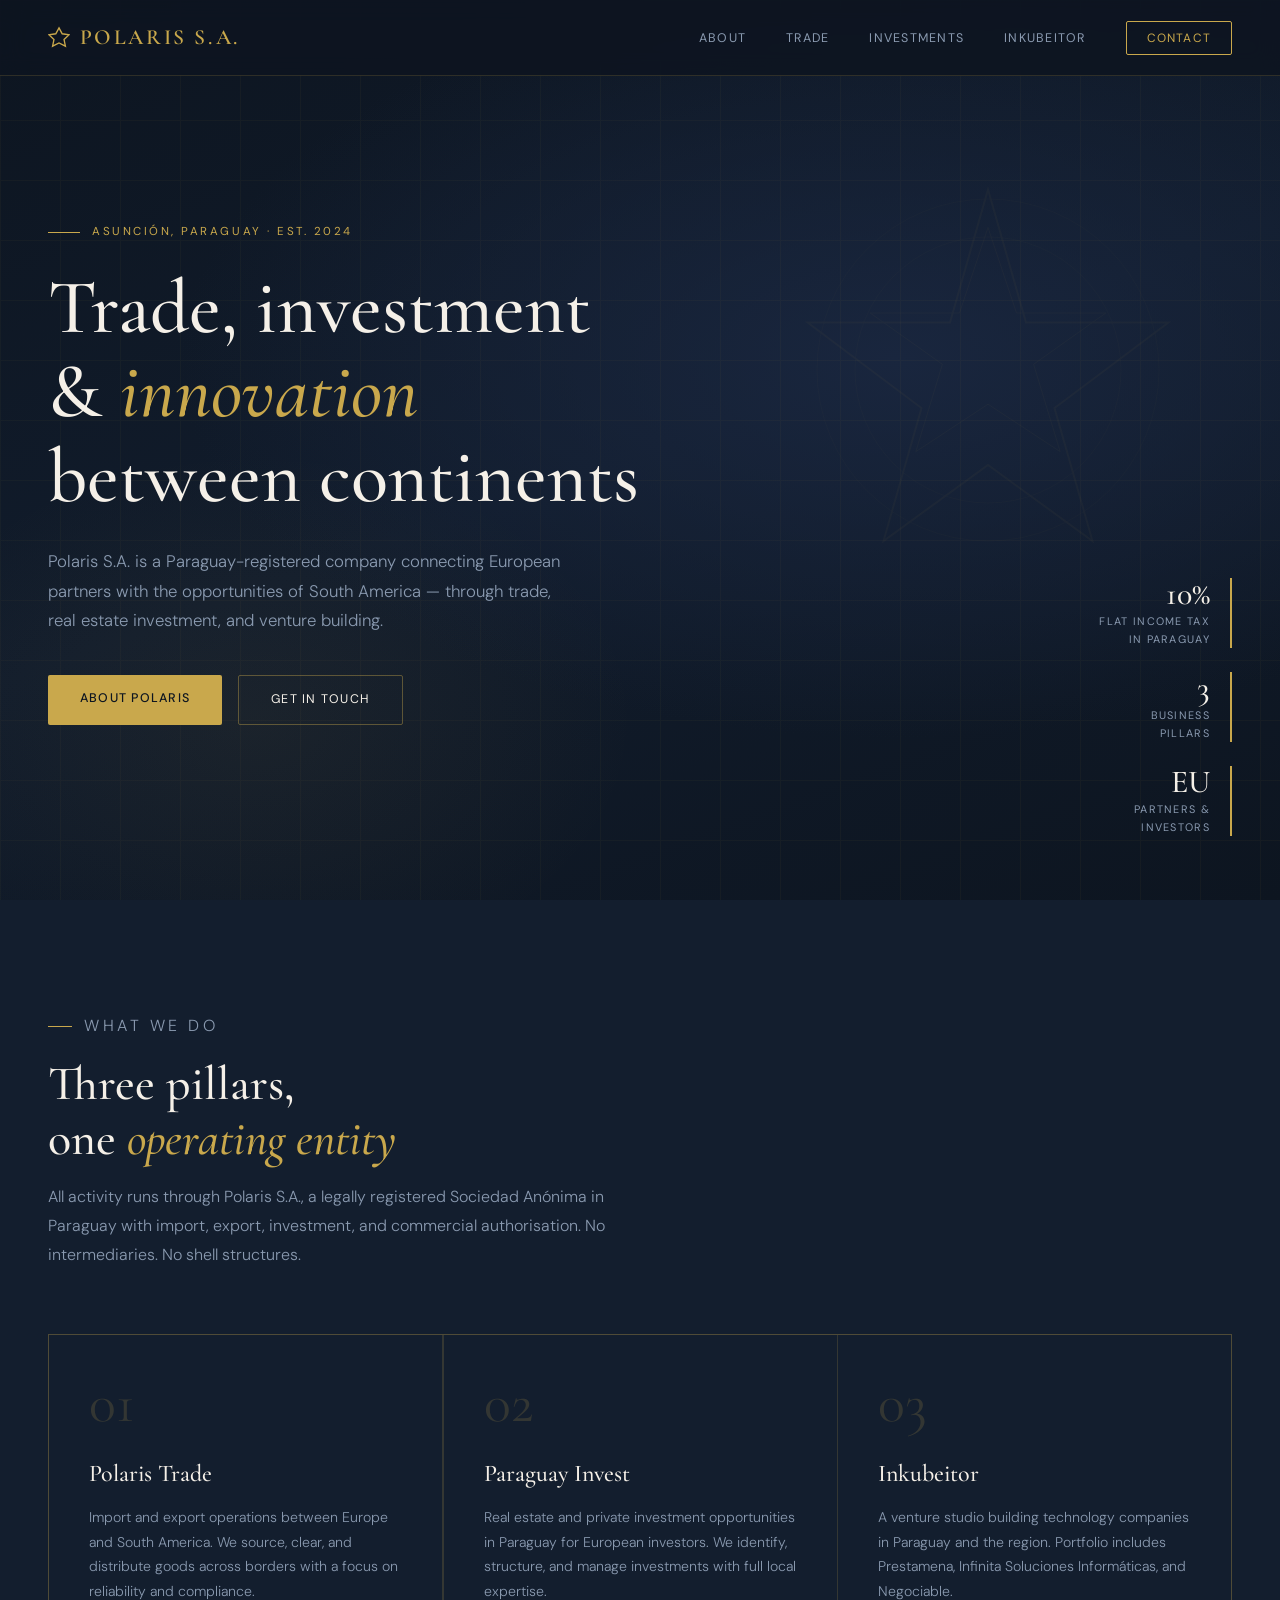
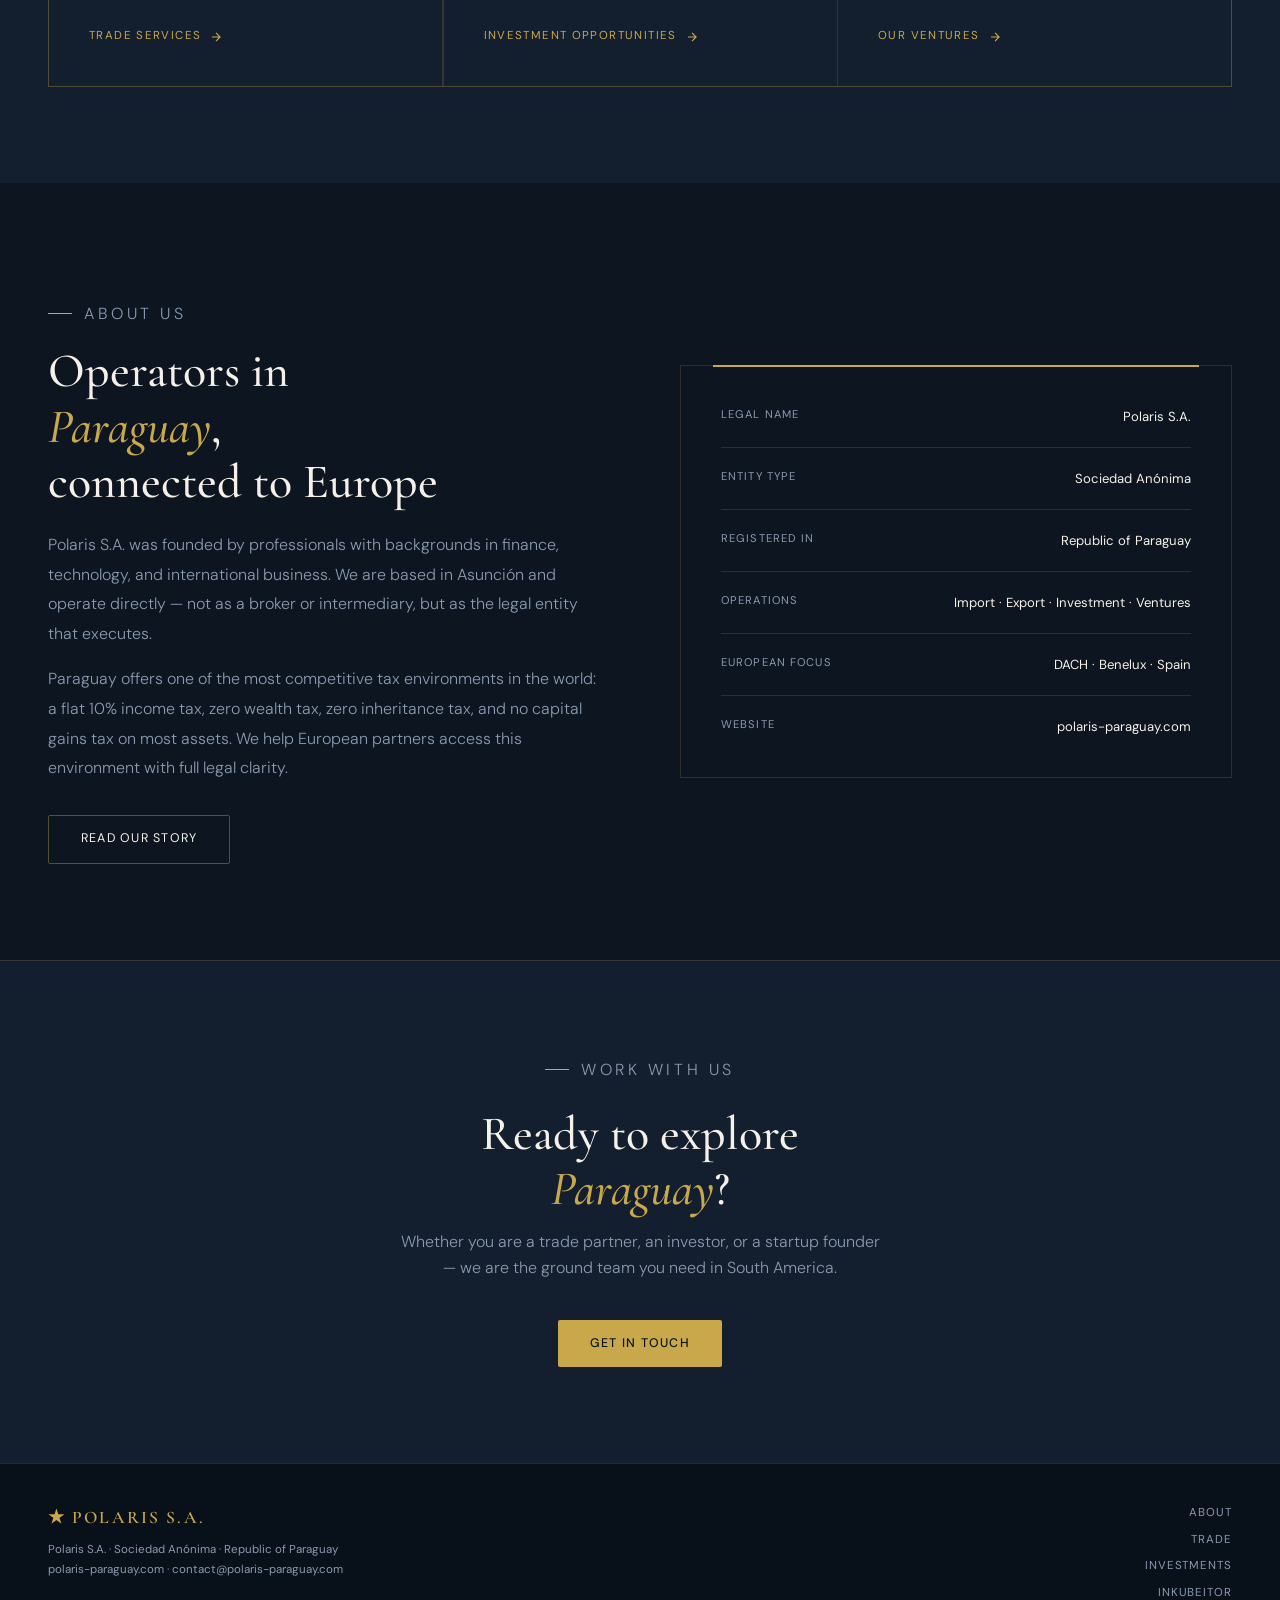
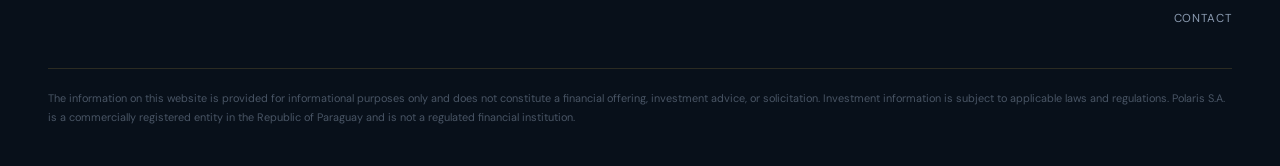
==== index.html @ 34ceb243 "Add files via upload" ====
<!DOCTYPE html>
<html lang="en">
<head>
<meta charset="UTF-8">
<meta name="viewport" content="width=device-width, initial-scale=1.0">
<title>Polaris S.A. — Trade, Investment & Innovation</title>
<meta name="description" content="Polaris S.A. is a Paraguay-registered company connecting Europe and South America through trade, investment, and innovation.">
<link rel="preconnect" href="https://fonts.googleapis.com">
<link rel="preconnect" href="https://fonts.gstatic.com" crossorigin>
<link href="https://fonts.googleapis.com/css2?family=Cormorant+Garamond:ital,wght@0,400;0,500;0,600;1,400&family=DM+Sans:wght@300;400;500&display=swap" rel="stylesheet">
<style>
  *, *::before, *::after { box-sizing: border-box; margin: 0; padding: 0; }

  :root {
    --navy: #0d1520;
    --navy2: #131e2e;
    --navy3: #1a2740;
    --gold: #c9a84c;
    --gold-light: #e8c97a;
    --cream: #f5f0e8;
    --cream2: #ede8de;
    --text: #f0ece4;
    --text-muted: #8a9ab0;
    --border: rgba(201,168,76,0.18);
    --serif: 'Cormorant Garamond', Georgia, serif;
    --sans: 'DM Sans', system-ui, sans-serif;
  }

  html { scroll-behavior: smooth; }

  body {
    font-family: var(--sans);
    background: var(--navy);
    color: var(--text);
    line-height: 1.6;
    overflow-x: hidden;
  }

  /* NAV */
  nav {
    position: fixed; top: 0; left: 0; right: 0; z-index: 100;
    display: flex; align-items: center; justify-content: space-between;
    padding: 1.25rem 3rem;
    background: rgba(13,21,32,0.85);
    backdrop-filter: blur(12px);
    border-bottom: 1px solid var(--border);
    transition: padding 0.3s;
  }
  .nav-logo {
    font-family: var(--serif);
    font-size: 1.35rem;
    font-weight: 600;
    letter-spacing: 0.12em;
    color: var(--gold);
    text-decoration: none;
    text-transform: uppercase;
    display: flex; align-items: center; gap: 0.6rem;
  }
  .nav-logo svg { width: 22px; height: 22px; }
  .nav-links {
    display: flex; align-items: center; gap: 2.5rem;
    list-style: none;
  }
  .nav-links a {
    font-size: 0.78rem;
    letter-spacing: 0.1em;
    text-transform: uppercase;
    color: var(--text-muted);
    text-decoration: none;
    transition: color 0.2s;
  }
  .nav-links a:hover { color: var(--gold); }
  .nav-cta {
    font-size: 0.75rem !important;
    letter-spacing: 0.1em;
    padding: 0.5rem 1.25rem;
    border: 1px solid var(--gold);
    color: var(--gold) !important;
    border-radius: 2px;
    transition: background 0.2s, color 0.2s !important;
  }
  .nav-cta:hover { background: var(--gold) !important; color: var(--navy) !important; }

  /* HERO */
  .hero {
    min-height: 100vh;
    display: flex; align-items: center;
    position: relative;
    padding: 8rem 3rem 5rem;
    overflow: hidden;
  }
  .hero-bg {
    position: absolute; inset: 0;
    background:
      radial-gradient(ellipse 80% 60% at 70% 40%, rgba(26,39,64,0.9) 0%, transparent 70%),
      radial-gradient(ellipse 50% 50% at 20% 80%, rgba(201,168,76,0.06) 0%, transparent 60%),
      linear-gradient(160deg, #0d1520 0%, #111c2c 50%, #0d1520 100%);
  }
  .hero-grid {
    position: absolute; inset: 0; opacity: 0.04;
    background-image:
      linear-gradient(var(--gold) 1px, transparent 1px),
      linear-gradient(90deg, var(--gold) 1px, transparent 1px);
    background-size: 60px 60px;
  }
  .hero-star {
    position: absolute; right: 8%; top: 20%;
    width: 380px; height: 380px;
    opacity: 0.04;
    animation: rotate 80s linear infinite;
  }
  @keyframes rotate { to { transform: rotate(360deg); } }

  .hero-content {
    position: relative; z-index: 2;
    max-width: 680px;
    animation: fadeUp 1s ease both;
  }
  @keyframes fadeUp {
    from { opacity: 0; transform: translateY(28px); }
    to   { opacity: 1; transform: translateY(0); }
  }
  .hero-eyebrow {
    font-size: 0.72rem;
    letter-spacing: 0.22em;
    text-transform: uppercase;
    color: var(--gold);
    margin-bottom: 1.5rem;
    display: flex; align-items: center; gap: 0.75rem;
  }
  .hero-eyebrow::before {
    content: '';
    display: block; width: 32px; height: 1px;
    background: var(--gold);
  }
  h1 {
    font-family: var(--serif);
    font-size: clamp(2.8rem, 6vw, 5rem);
    font-weight: 500;
    line-height: 1.1;
    margin-bottom: 1.75rem;
    color: var(--cream);
  }
  h1 em {
    font-style: italic;
    color: var(--gold);
  }
  .hero-sub {
    font-size: 1.05rem;
    color: var(--text-muted);
    line-height: 1.75;
    max-width: 520px;
    margin-bottom: 2.5rem;
    font-weight: 300;
  }
  .hero-actions {
    display: flex; gap: 1rem; flex-wrap: wrap;
  }
  .btn-primary {
    display: inline-block;
    padding: 0.85rem 2rem;
    background: var(--gold);
    color: var(--navy);
    font-size: 0.78rem;
    font-weight: 500;
    letter-spacing: 0.1em;
    text-transform: uppercase;
    text-decoration: none;
    border-radius: 2px;
    transition: background 0.2s, transform 0.15s;
  }
  .btn-primary:hover { background: var(--gold-light); transform: translateY(-1px); }
  .btn-secondary {
    display: inline-block;
    padding: 0.85rem 2rem;
    border: 1px solid rgba(201,168,76,0.4);
    color: var(--cream);
    font-size: 0.78rem;
    font-weight: 400;
    letter-spacing: 0.1em;
    text-transform: uppercase;
    text-decoration: none;
    border-radius: 2px;
    transition: border-color 0.2s, color 0.2s;
  }
  .btn-secondary:hover { border-color: var(--gold); color: var(--gold); }

  .hero-stats {
    position: absolute; right: 3rem; bottom: 4rem;
    display: flex; flex-direction: column; gap: 1.5rem;
    z-index: 2;
    animation: fadeUp 1s ease 0.3s both;
  }
  .stat {
    text-align: right;
    border-right: 2px solid var(--gold);
    padding-right: 1.25rem;
  }
  .stat-num {
    font-family: var(--serif);
    font-size: 2rem;
    font-weight: 500;
    color: var(--cream);
    line-height: 1;
  }
  .stat-label {
    font-size: 0.68rem;
    letter-spacing: 0.12em;
    text-transform: uppercase;
    color: var(--text-muted);
    margin-top: 0.2rem;
  }

  /* SECTION SHARED */
  section { padding: 6rem 3rem; }
  .section-label {
    font-size: 0.68rem;
    letter-spacing: 0.22em;
    text-transform: uppercase;
    color: var(--gold);
    margin-bottom: 1rem;
    display: flex; align-items: center; gap: 0.75rem;
  }
  .section-label::before {
    content: '';
    display: block; width: 24px; height: 1px;
    background: var(--gold);
  }
  h2 {
    font-family: var(--serif);
    font-size: clamp(2rem, 4vw, 3rem);
    font-weight: 500;
    color: var(--cream);
    line-height: 1.15;
    margin-bottom: 1rem;
  }
  h2 em { font-style: italic; color: var(--gold); }

  /* PILLARS */
  .pillars { background: var(--navy2); }
  .pillars-intro {
    max-width: 600px;
    margin-bottom: 4rem;
  }
  .pillars-intro p {
    color: var(--text-muted);
    font-size: 1rem;
    font-weight: 300;
    line-height: 1.8;
    margin-top: 1rem;
  }
  .pillars-grid {
    display: grid;
    grid-template-columns: repeat(auto-fit, minmax(280px, 1fr));
    gap: 1.5px;
    background: var(--border);
    border: 1px solid var(--border);
  }
  .pillar {
    background: var(--navy2);
    padding: 2.5rem;
    text-decoration: none;
    display: block;
    transition: background 0.25s;
    position: relative;
    overflow: hidden;
  }
  .pillar::before {
    content: '';
    position: absolute; bottom: 0; left: 0; right: 0;
    height: 2px; background: var(--gold);
    transform: scaleX(0); transform-origin: left;
    transition: transform 0.3s;
  }
  .pillar:hover { background: var(--navy3); }
  .pillar:hover::before { transform: scaleX(1); }
  .pillar-num {
    font-family: var(--serif);
    font-size: 3.5rem;
    font-weight: 400;
    color: var(--border);
    line-height: 1;
    margin-bottom: 1.5rem;
    transition: color 0.25s;
  }
  .pillar:hover .pillar-num { color: rgba(201,168,76,0.2); }
  .pillar h3 {
    font-family: var(--serif);
    font-size: 1.5rem;
    font-weight: 500;
    color: var(--cream);
    margin-bottom: 0.75rem;
  }
  .pillar p {
    font-size: 0.88rem;
    color: var(--text-muted);
    line-height: 1.75;
    font-weight: 300;
    margin-bottom: 1.5rem;
  }
  .pillar-link {
    font-size: 0.72rem;
    letter-spacing: 0.12em;
    text-transform: uppercase;
    color: var(--gold);
    display: flex; align-items: center; gap: 0.5rem;
  }
  .pillar-link svg { transition: transform 0.2s; }
  .pillar:hover .pillar-link svg { transform: translateX(4px); }

  /* ABOUT STRIP */
  .about-strip {
    background: var(--navy);
    display: grid;
    grid-template-columns: 1fr 1fr;
    gap: 5rem;
    align-items: center;
  }
  .about-strip p {
    color: var(--text-muted);
    font-size: 1rem;
    line-height: 1.85;
    font-weight: 300;
    margin-top: 1.25rem;
  }
  .about-strip p + p { margin-top: 1rem; }
  .about-visual {
    border: 1px solid var(--border);
    padding: 2.5rem;
    position: relative;
  }
  .about-visual::before {
    content: '';
    position: absolute; top: -1px; left: 2rem; right: 2rem;
    height: 2px; background: var(--gold);
  }
  .entity-detail {
    display: flex; flex-direction: column; gap: 1.25rem;
  }
  .entity-row {
    display: flex; justify-content: space-between;
    font-size: 0.82rem;
    padding-bottom: 1.25rem;
    border-bottom: 1px solid var(--border);
  }
  .entity-row:last-child { border-bottom: none; padding-bottom: 0; }
  .entity-key {
    letter-spacing: 0.1em;
    text-transform: uppercase;
    color: var(--text-muted);
    font-size: 0.7rem;
  }
  .entity-val { color: var(--cream); text-align: right; }

  /* CONTACT CTA */
  .contact-cta {
    background: var(--navy2);
    text-align: center;
    border-top: 1px solid var(--border);
  }
  .contact-cta h2 { margin-bottom: 0.75rem; }
  .contact-cta p {
    color: var(--text-muted);
    font-size: 1rem;
    font-weight: 300;
    max-width: 480px;
    margin: 0 auto 2.5rem;
  }

  /* FOOTER */
  footer {
    background: #08101a;
    padding: 2.5rem 3rem;
    border-top: 1px solid var(--border);
    display: flex;
    justify-content: space-between;
    align-items: flex-start;
    gap: 2rem;
    flex-wrap: wrap;
  }
  .footer-brand {
    font-family: var(--serif);
    font-size: 1.1rem;
    font-weight: 600;
    letter-spacing: 0.12em;
    color: var(--gold);
    text-transform: uppercase;
    margin-bottom: 0.5rem;
  }
  .footer-legal {
    font-size: 0.72rem;
    color: var(--text-muted);
    line-height: 1.7;
  }
  .footer-links {
    display: flex; flex-direction: column; gap: 0.5rem; align-items: flex-end;
  }
  .footer-links a {
    font-size: 0.72rem;
    letter-spacing: 0.08em;
    text-transform: uppercase;
    color: var(--text-muted);
    text-decoration: none;
    transition: color 0.2s;
  }
  .footer-links a:hover { color: var(--gold); }
  .footer-disclaimer {
    width: 100%;
    font-size: 0.68rem;
    color: rgba(138,154,176,0.5);
    border-top: 1px solid var(--border);
    padding-top: 1.25rem;
    margin-top: 0.5rem;
    line-height: 1.7;
  }

  /* MOBILE */
  @media (max-width: 768px) {
    nav { padding: 1rem 1.5rem; }
    .nav-links { display: none; }
    .hero { padding: 7rem 1.5rem 3rem; }
    .hero-stats { display: none; }
    section { padding: 4rem 1.5rem; }
    .about-strip { grid-template-columns: 1fr; gap: 3rem; }
    footer { flex-direction: column; }
    .footer-links { align-items: flex-start; }
  }
</style>
</head>
<body>

<!-- NAV -->
<nav>
  <a href="index.html" class="nav-logo">
    <svg viewBox="0 0 24 24" fill="none" stroke="currentColor" stroke-width="1.5">
      <polygon points="12,2 15.5,8.5 23,9.5 17.5,14.8 19,22 12,18.5 5,22 6.5,14.8 1,9.5 8.5,8.5"/>
    </svg>
    Polaris S.A.
  </a>
  <ul class="nav-links">
    <li><a href="about.html">About</a></li>
    <li><a href="trade.html">Trade</a></li>
    <li><a href="investments.html">Investments</a></li>
    <li><a href="inkubeitor.html">Inkubeitor</a></li>
    <li><a href="contact.html" class="nav-cta">Contact</a></li>
  </ul>
</nav>

<!-- HERO -->
<section class="hero">
  <div class="hero-bg"></div>
  <div class="hero-grid"></div>
  <!-- Decorative star -->
  <svg class="hero-star" viewBox="0 0 200 200" fill="none" stroke="#c9a84c">
    <polygon points="100,5 120,75 195,75 135,120 155,190 100,150 45,190 65,120 5,75 80,75"/>
    <polygon points="100,25 115,70 162,70 124,97 138,143 100,118 62,143 76,97 38,70 85,70" stroke-width="0.5"/>
    <circle cx="100" cy="100" r="90" stroke-width="0.3"/>
    <circle cx="100" cy="100" r="70" stroke-width="0.3"/>
  </svg>

  <div class="hero-content">
    <p class="hero-eyebrow">Asunción, Paraguay · Est. 2024</p>
    <h1>Trade, investment<br>&amp; <em>innovation</em><br>between continents</h1>
    <p class="hero-sub">Polaris S.A. is a Paraguay-registered company connecting European partners with the opportunities of South America — through trade, real estate investment, and venture building.</p>
    <div class="hero-actions">
      <a href="about.html" class="btn-primary">About Polaris</a>
      <a href="contact.html" class="btn-secondary">Get in touch</a>
    </div>
  </div>

  <div class="hero-stats">
    <div class="stat">
      <div class="stat-num">10%</div>
      <div class="stat-label">Flat income tax<br>in Paraguay</div>
    </div>
    <div class="stat">
      <div class="stat-num">3</div>
      <div class="stat-label">Business<br>pillars</div>
    </div>
    <div class="stat">
      <div class="stat-num">EU</div>
      <div class="stat-label">Partners &amp;<br>investors</div>
    </div>
  </div>
</section>

<!-- PILLARS -->
<section class="pillars">
  <div class="pillars-intro">
    <p class="section-label">What we do</p>
    <h2>Three pillars,<br>one <em>operating entity</em></h2>
    <p>All activity runs through Polaris S.A., a legally registered Sociedad Anónima in Paraguay with import, export, investment, and commercial authorisation. No intermediaries. No shell structures.</p>
  </div>

  <div class="pillars-grid">
    <a href="trade.html" class="pillar">
      <div class="pillar-num">01</div>
      <h3>Polaris Trade</h3>
      <p>Import and export operations between Europe and South America. We source, clear, and distribute goods across borders with a focus on reliability and compliance.</p>
      <span class="pillar-link">
        Trade services
        <svg width="14" height="14" viewBox="0 0 24 24" fill="none" stroke="currentColor" stroke-width="2"><path d="M5 12h14M12 5l7 7-7 7"/></svg>
      </span>
    </a>

    <a href="investments.html" class="pillar">
      <div class="pillar-num">02</div>
      <h3>Paraguay Invest</h3>
      <p>Real estate and private investment opportunities in Paraguay for European investors. We identify, structure, and manage investments with full local expertise.</p>
      <span class="pillar-link">
        Investment opportunities
        <svg width="14" height="14" viewBox="0 0 24 24" fill="none" stroke="currentColor" stroke-width="2"><path d="M5 12h14M12 5l7 7-7 7"/></svg>
      </span>
    </a>

    <a href="inkubeitor.html" class="pillar">
      <div class="pillar-num">03</div>
      <h3>Inkubeitor</h3>
      <p>A venture studio building technology companies in Paraguay and the region. Portfolio includes Prestamena, Infinita Soluciones Informáticas, and Negociable.</p>
      <span class="pillar-link">
        Our ventures
        <svg width="14" height="14" viewBox="0 0 24 24" fill="none" stroke="currentColor" stroke-width="2"><path d="M5 12h14M12 5l7 7-7 7"/></svg>
      </span>
    </a>
  </div>
</section>

<!-- ABOUT STRIP -->
<section class="about-strip">
  <div>
    <p class="section-label">About us</p>
    <h2>Operators in<br><em>Paraguay</em>,<br>connected to Europe</h2>
    <p>Polaris S.A. was founded by professionals with backgrounds in finance, technology, and international business. We are based in Asunción and operate directly — not as a broker or intermediary, but as the legal entity that executes.</p>
    <p>Paraguay offers one of the most competitive tax environments in the world: a flat 10% income tax, zero wealth tax, zero inheritance tax, and no capital gains tax on most assets. We help European partners access this environment with full legal clarity.</p>
    <a href="about.html" class="btn-secondary" style="margin-top:2rem; display:inline-block;">Read our story</a>
  </div>

  <div class="about-visual">
    <div class="entity-detail">
      <div class="entity-row">
        <span class="entity-key">Legal name</span>
        <span class="entity-val">Polaris S.A.</span>
      </div>
      <div class="entity-row">
        <span class="entity-key">Entity type</span>
        <span class="entity-val">Sociedad Anónima</span>
      </div>
      <div class="entity-row">
        <span class="entity-key">Registered in</span>
        <span class="entity-val">Republic of Paraguay</span>
      </div>
      <div class="entity-row">
        <span class="entity-key">Operations</span>
        <span class="entity-val">Import · Export · Investment · Ventures</span>
      </div>
      <div class="entity-row">
        <span class="entity-key">European focus</span>
        <span class="entity-val">DACH · Benelux · Spain</span>
      </div>
      <div class="entity-row">
        <span class="entity-key">Website</span>
        <span class="entity-val">polaris-paraguay.com</span>
      </div>
    </div>
  </div>
</section>

<!-- CONTACT CTA -->
<section class="contact-cta">
  <p class="section-label" style="justify-content:center; margin-bottom:1.5rem;">Work with us</p>
  <h2>Ready to explore<br><em>Paraguay</em>?</h2>
  <p>Whether you are a trade partner, an investor, or a startup founder — we are the ground team you need in South America.</p>
  <a href="contact.html" class="btn-primary">Get in touch</a>
</section>

<!-- FOOTER -->
<footer>
  <div>
    <div class="footer-brand">★ Polaris S.A.</div>
    <div class="footer-legal">
      Polaris S.A. · Sociedad Anónima · Republic of Paraguay<br>
      polaris-paraguay.com · contact@polaris-paraguay.com
    </div>
  </div>
  <div class="footer-links">
    <a href="about.html">About</a>
    <a href="trade.html">Trade</a>
    <a href="investments.html">Investments</a>
    <a href="inkubeitor.html">Inkubeitor</a>
    <a href="contact.html">Contact</a>
  </div>
  <p class="footer-disclaimer">
    The information on this website is provided for informational purposes only and does not constitute a financial offering, investment advice, or solicitation. Investment information is subject to applicable laws and regulations. Polaris S.A. is a commercially registered entity in the Republic of Paraguay and is not a regulated financial institution.
  </p>
</footer>

</body>
</html>
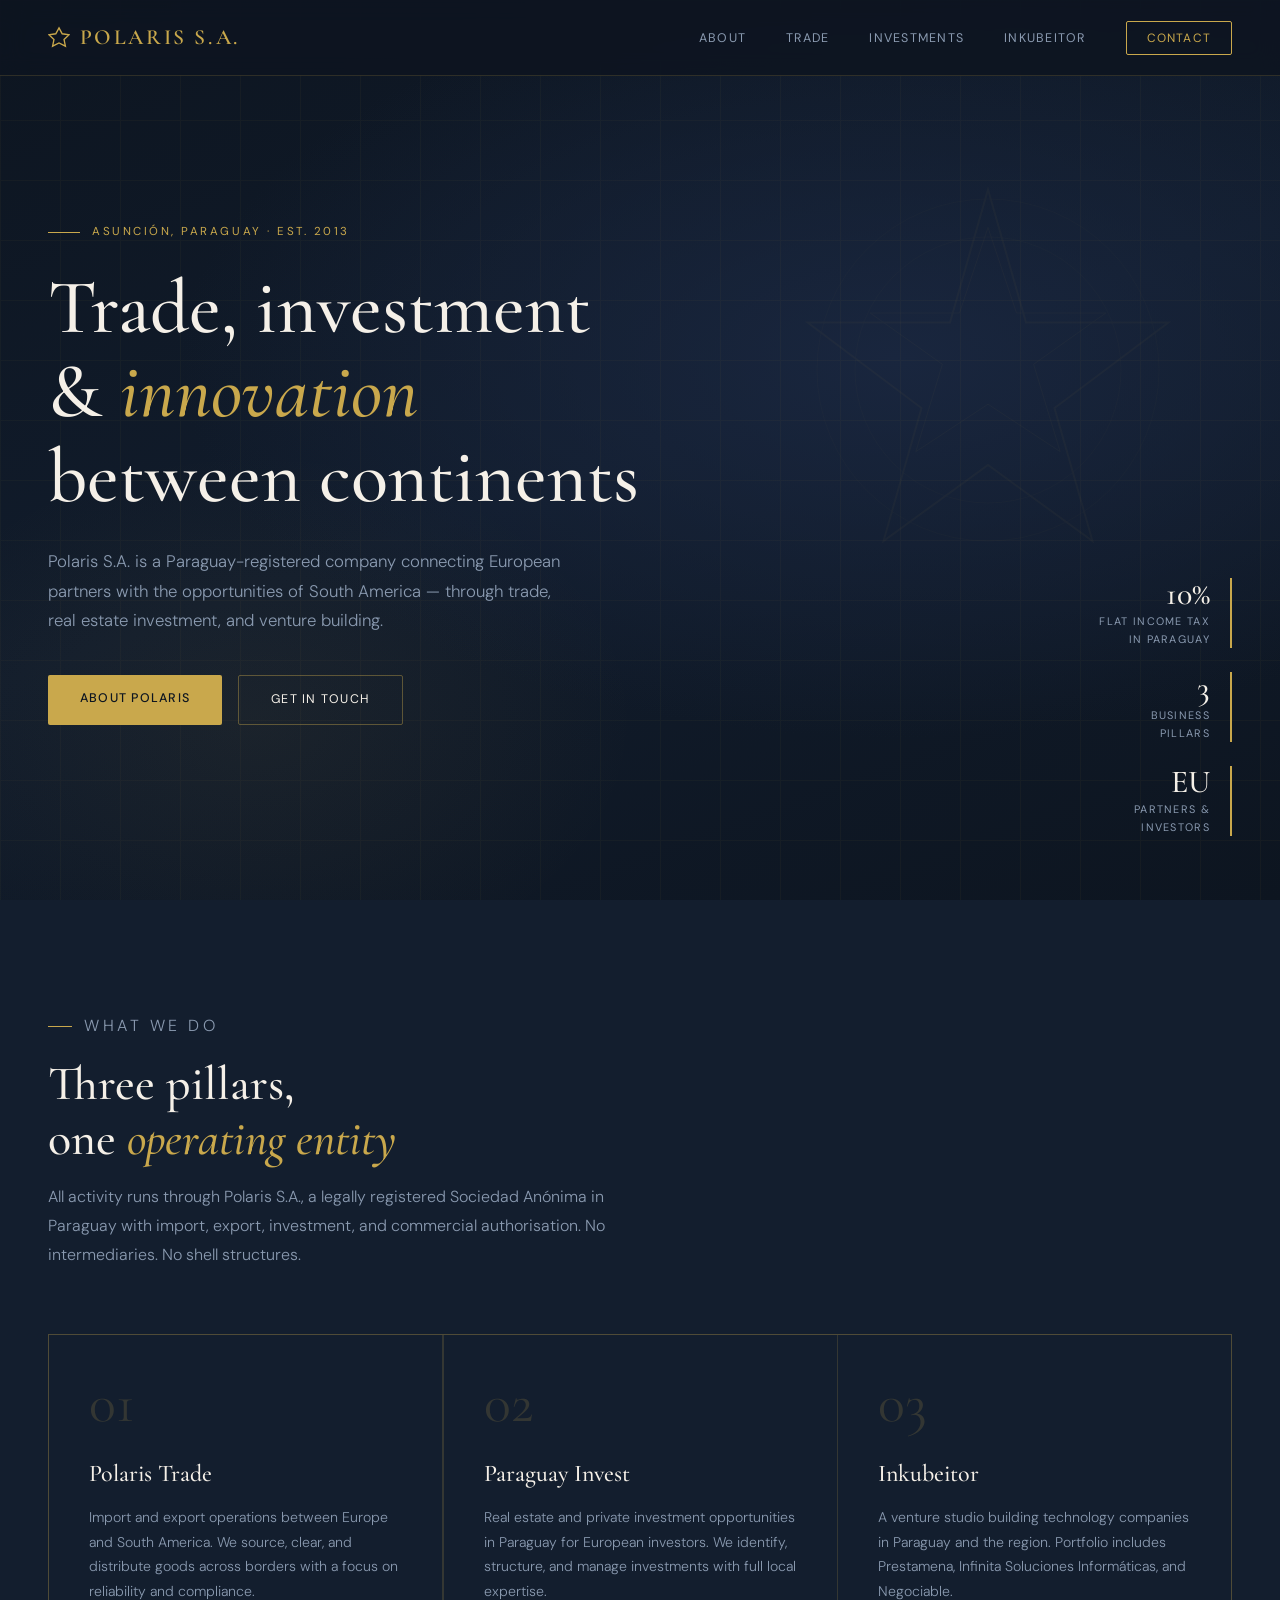
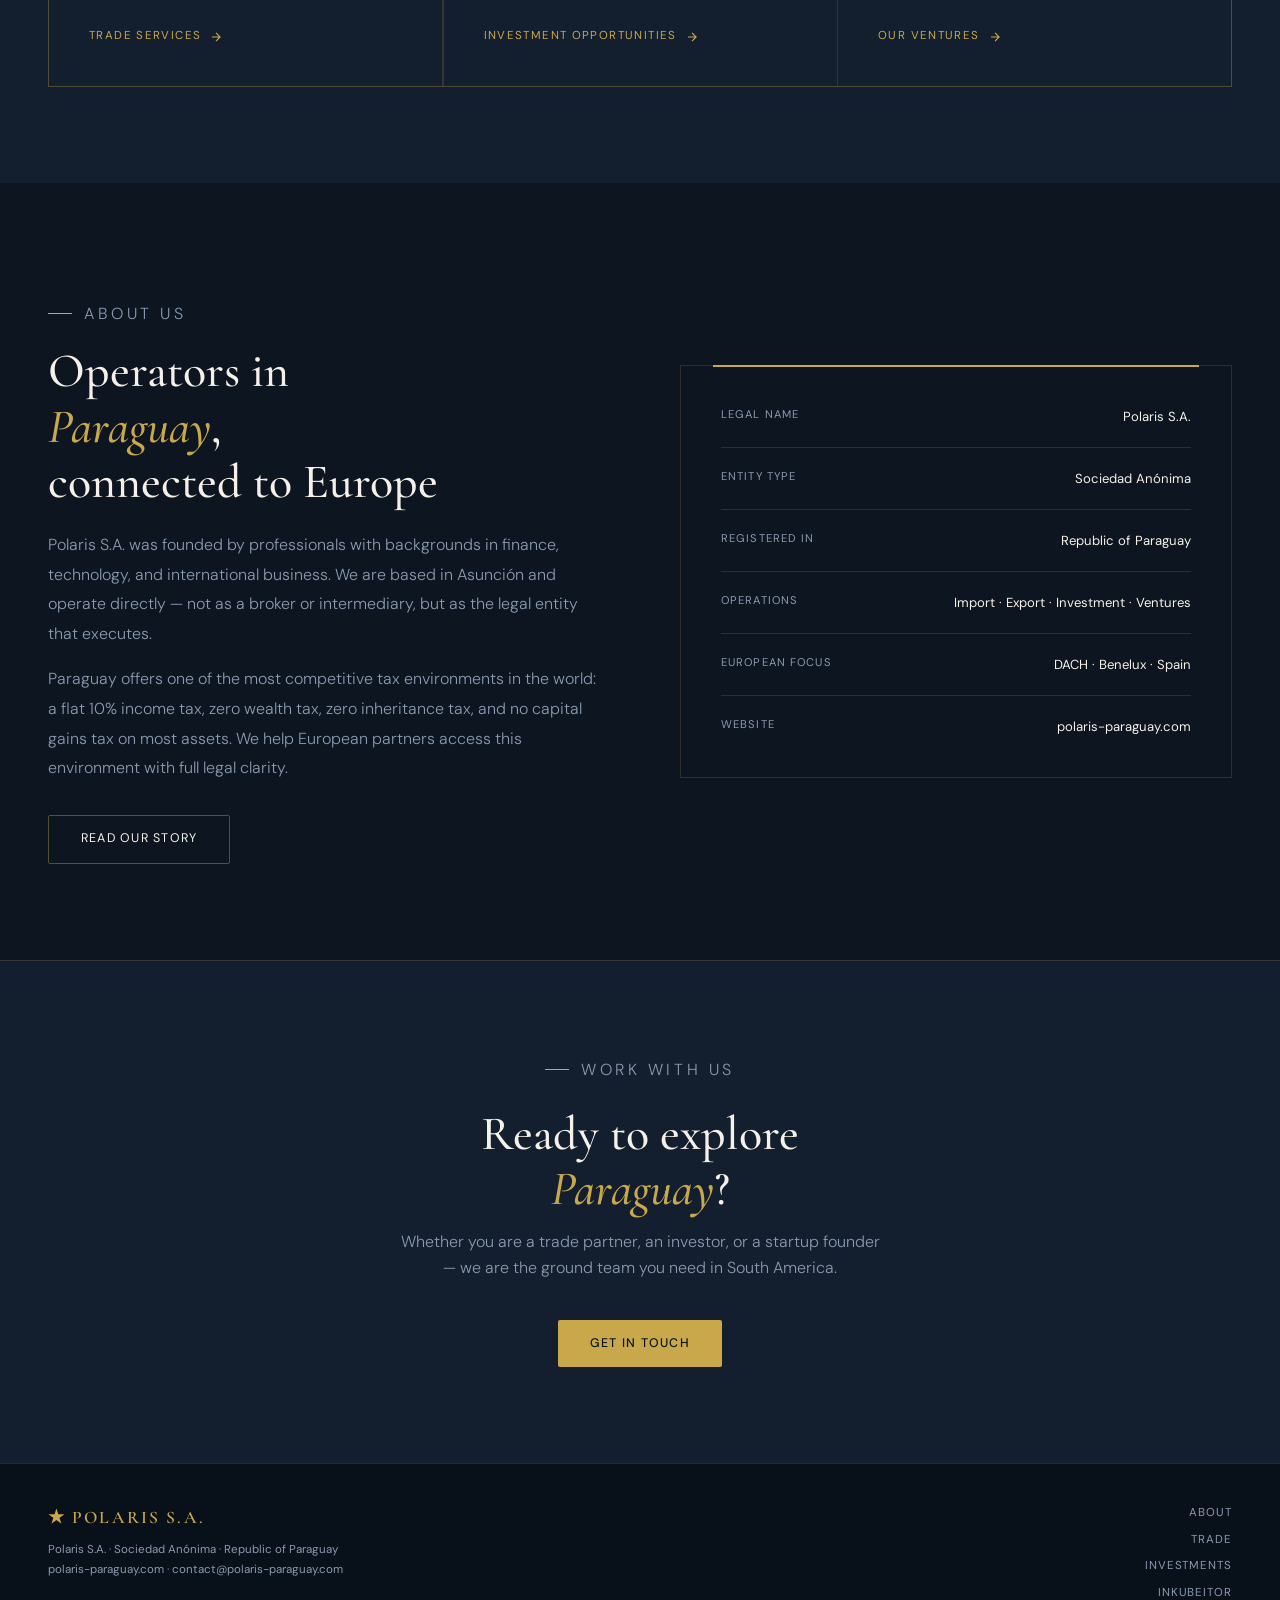
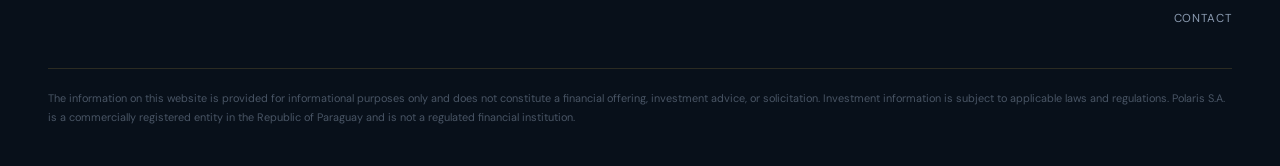
==== commit c9e0a035: "Update index.html" ====
--- a/index.html
+++ b/index.html
@@ -459,7 +459,7 @@
   </svg>
 
   <div class="hero-content">
-    <p class="hero-eyebrow">Asunción, Paraguay · Est. 2024</p>
+    <p class="hero-eyebrow">Asunción, Paraguay · Est. 2013</p>
     <h1>Trade, investment<br>&amp; <em>innovation</em><br>between continents</h1>
     <p class="hero-sub">Polaris S.A. is a Paraguay-registered company connecting European partners with the opportunities of South America — through trade, real estate investment, and venture building.</p>
     <div class="hero-actions">
@@ -595,4 +595,4 @@
 </footer>
 
 </body>
-</html>
+</html> 
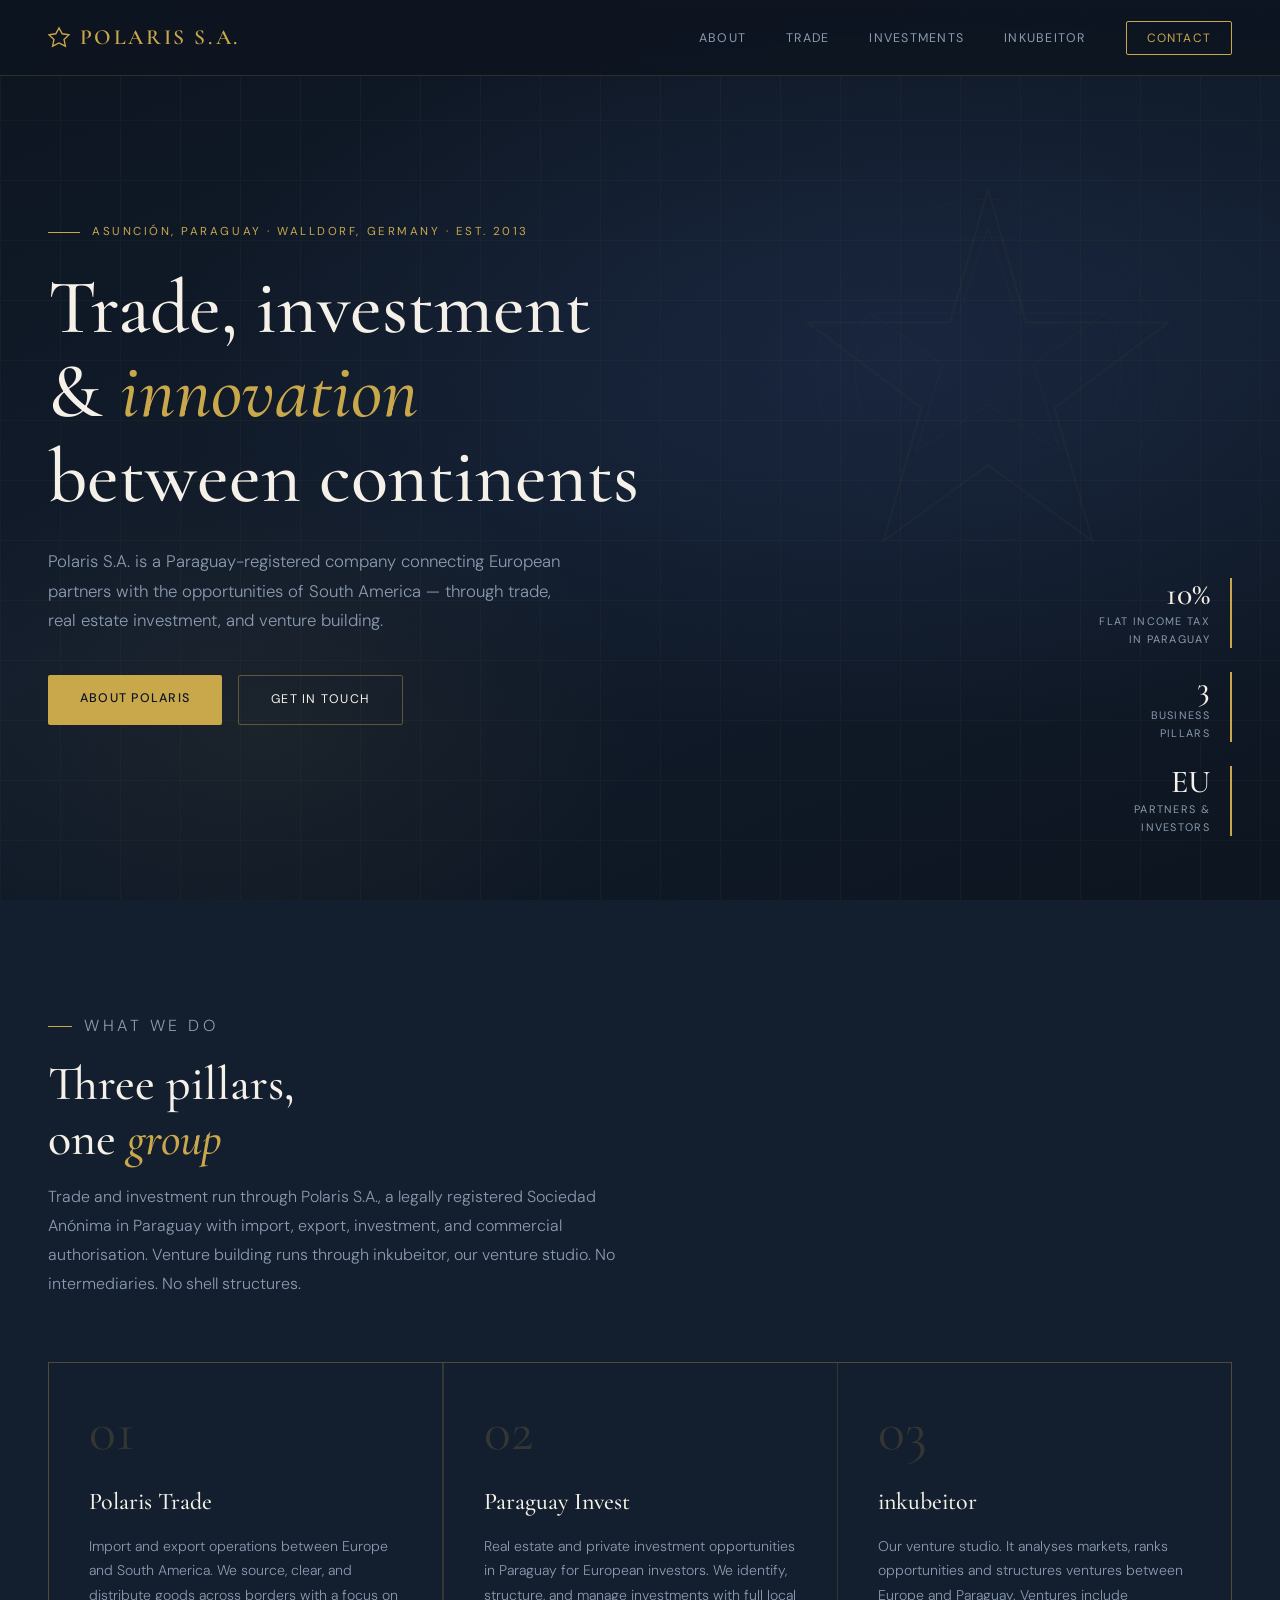
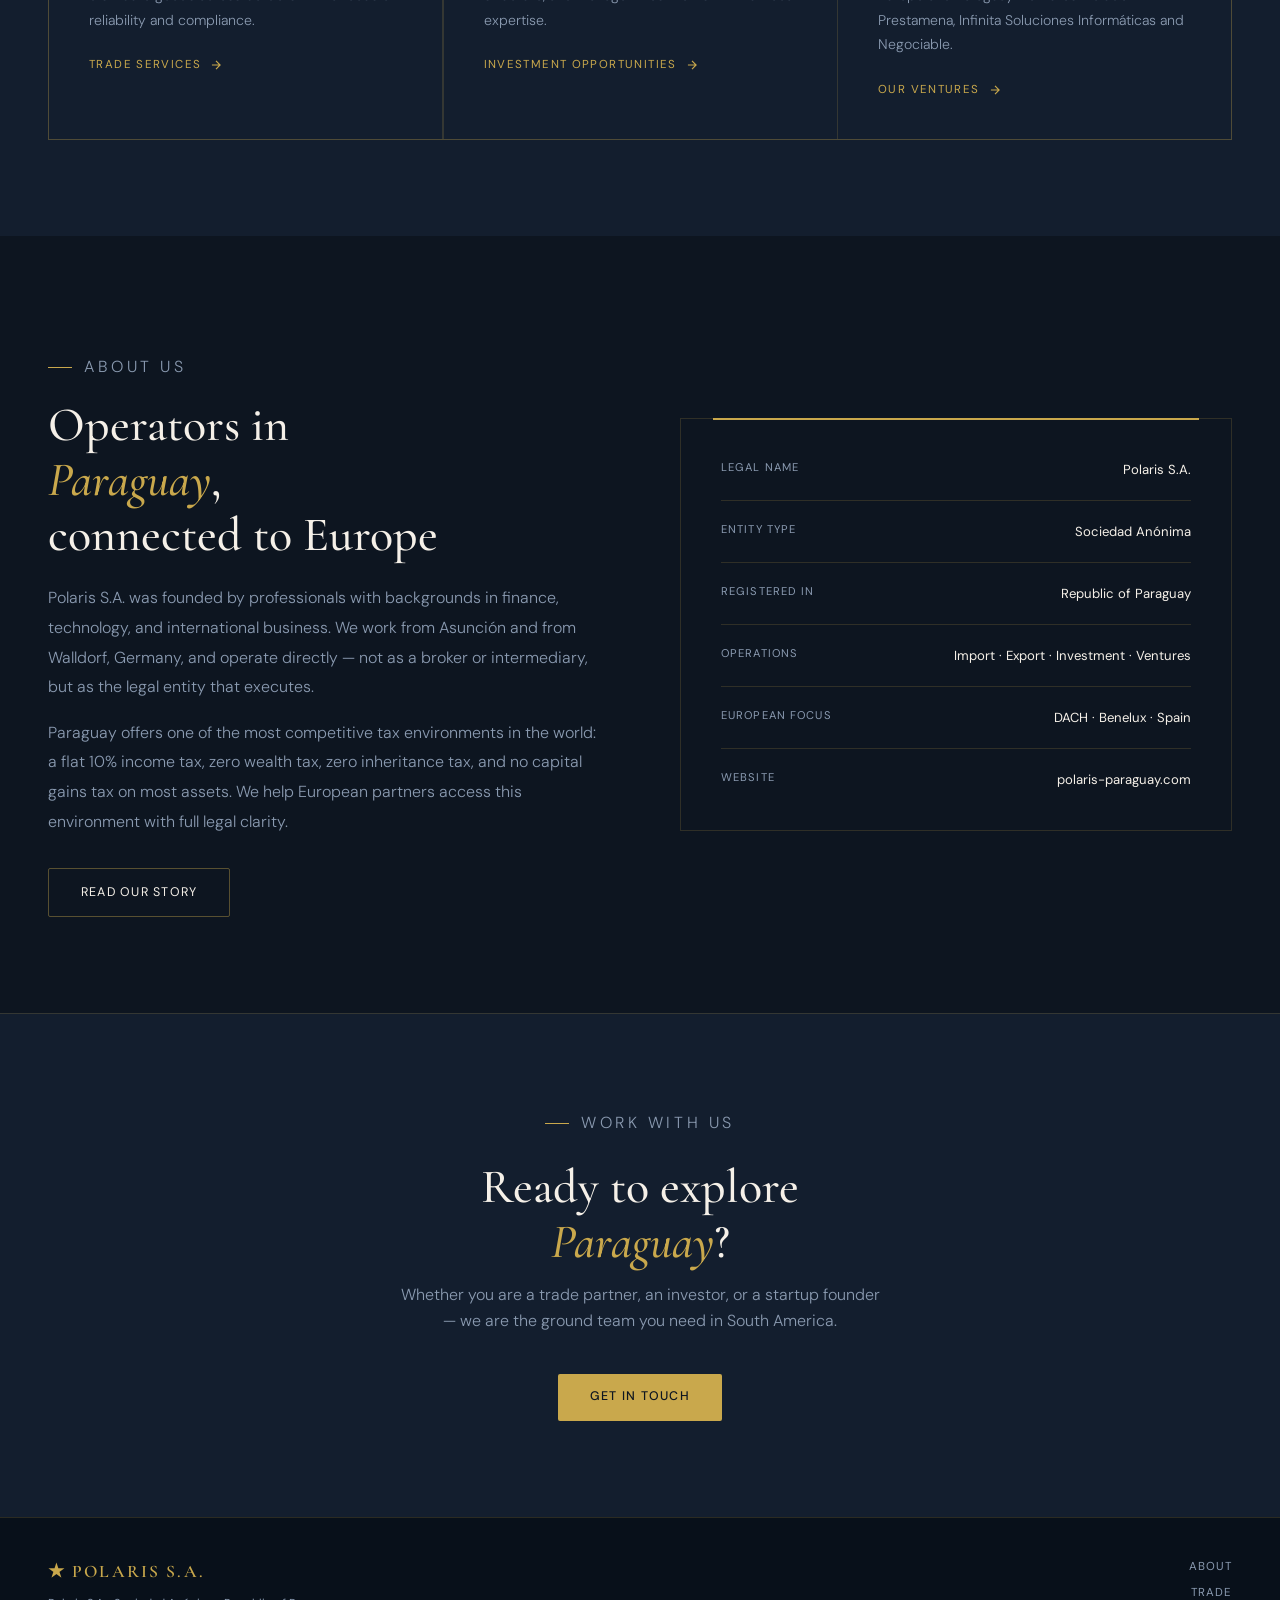
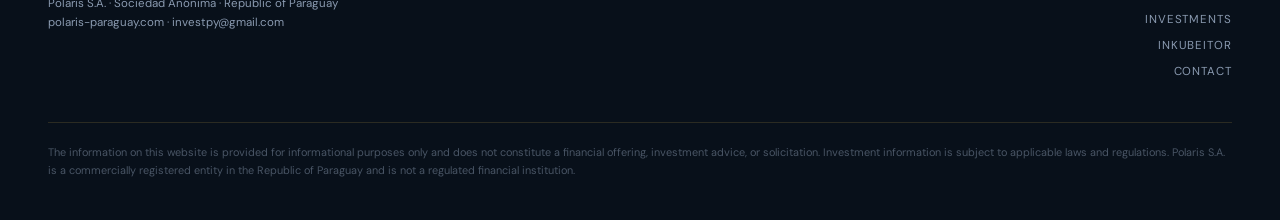
==== commit bd5f90ae: "relaunch" ====
--- a/index.html
+++ b/index.html
@@ -441,7 +441,7 @@
     <li><a href="about.html">About</a></li>
     <li><a href="trade.html">Trade</a></li>
     <li><a href="investments.html">Investments</a></li>
-    <li><a href="inkubeitor.html">Inkubeitor</a></li>
+    <li><a href="inkubeitor.html">inkubeitor</a></li>
     <li><a href="contact.html" class="nav-cta">Contact</a></li>
   </ul>
 </nav>
@@ -459,7 +459,7 @@
   </svg>
 
   <div class="hero-content">
-    <p class="hero-eyebrow">Asunción, Paraguay · Est. 2013</p>
+    <p class="hero-eyebrow">Asunción, Paraguay · Walldorf, Germany · Est. 2013</p>
     <h1>Trade, investment<br>&amp; <em>innovation</em><br>between continents</h1>
     <p class="hero-sub">Polaris S.A. is a Paraguay-registered company connecting European partners with the opportunities of South America — through trade, real estate investment, and venture building.</p>
     <div class="hero-actions">
@@ -488,8 +488,8 @@
 <section class="pillars">
   <div class="pillars-intro">
     <p class="section-label">What we do</p>
-    <h2>Three pillars,<br>one <em>operating entity</em></h2>
-    <p>All activity runs through Polaris S.A., a legally registered Sociedad Anónima in Paraguay with import, export, investment, and commercial authorisation. No intermediaries. No shell structures.</p>
+    <h2>Three pillars,<br>one <em>group</em></h2>
+    <p>Trade and investment run through Polaris S.A., a legally registered Sociedad Anónima in Paraguay with import, export, investment, and commercial authorisation. Venture building runs through inkubeitor, our venture studio. No intermediaries. No shell structures.</p>
   </div>
 
   <div class="pillars-grid">
@@ -515,8 +515,8 @@
 
     <a href="inkubeitor.html" class="pillar">
       <div class="pillar-num">03</div>
-      <h3>Inkubeitor</h3>
-      <p>A venture studio building technology companies in Paraguay and the region. Portfolio includes Prestamena, Infinita Soluciones Informáticas, and Negociable.</p>
+      <h3>inkubeitor</h3>
+      <p>Our venture studio. It analyses markets, ranks opportunities and structures ventures between Europe and Paraguay. Ventures include Prestamena, Infinita Soluciones Informáticas and Negociable.</p>
       <span class="pillar-link">
         Our ventures
         <svg width="14" height="14" viewBox="0 0 24 24" fill="none" stroke="currentColor" stroke-width="2"><path d="M5 12h14M12 5l7 7-7 7"/></svg>
@@ -530,7 +530,7 @@
   <div>
     <p class="section-label">About us</p>
     <h2>Operators in<br><em>Paraguay</em>,<br>connected to Europe</h2>
-    <p>Polaris S.A. was founded by professionals with backgrounds in finance, technology, and international business. We are based in Asunción and operate directly — not as a broker or intermediary, but as the legal entity that executes.</p>
+    <p>Polaris S.A. was founded by professionals with backgrounds in finance, technology, and international business. We work from Asunción and from Walldorf, Germany, and operate directly — not as a broker or intermediary, but as the legal entity that executes.</p>
     <p>Paraguay offers one of the most competitive tax environments in the world: a flat 10% income tax, zero wealth tax, zero inheritance tax, and no capital gains tax on most assets. We help European partners access this environment with full legal clarity.</p>
     <a href="about.html" class="btn-secondary" style="margin-top:2rem; display:inline-block;">Read our story</a>
   </div>
@@ -579,14 +579,14 @@
     <div class="footer-brand">★ Polaris S.A.</div>
     <div class="footer-legal">
       Polaris S.A. · Sociedad Anónima · Republic of Paraguay<br>
-      polaris-paraguay.com · contact@polaris-paraguay.com
+      polaris-paraguay.com · investpy@gmail.com
     </div>
   </div>
   <div class="footer-links">
     <a href="about.html">About</a>
     <a href="trade.html">Trade</a>
     <a href="investments.html">Investments</a>
-    <a href="inkubeitor.html">Inkubeitor</a>
+    <a href="inkubeitor.html">inkubeitor</a>
     <a href="contact.html">Contact</a>
   </div>
   <p class="footer-disclaimer">
